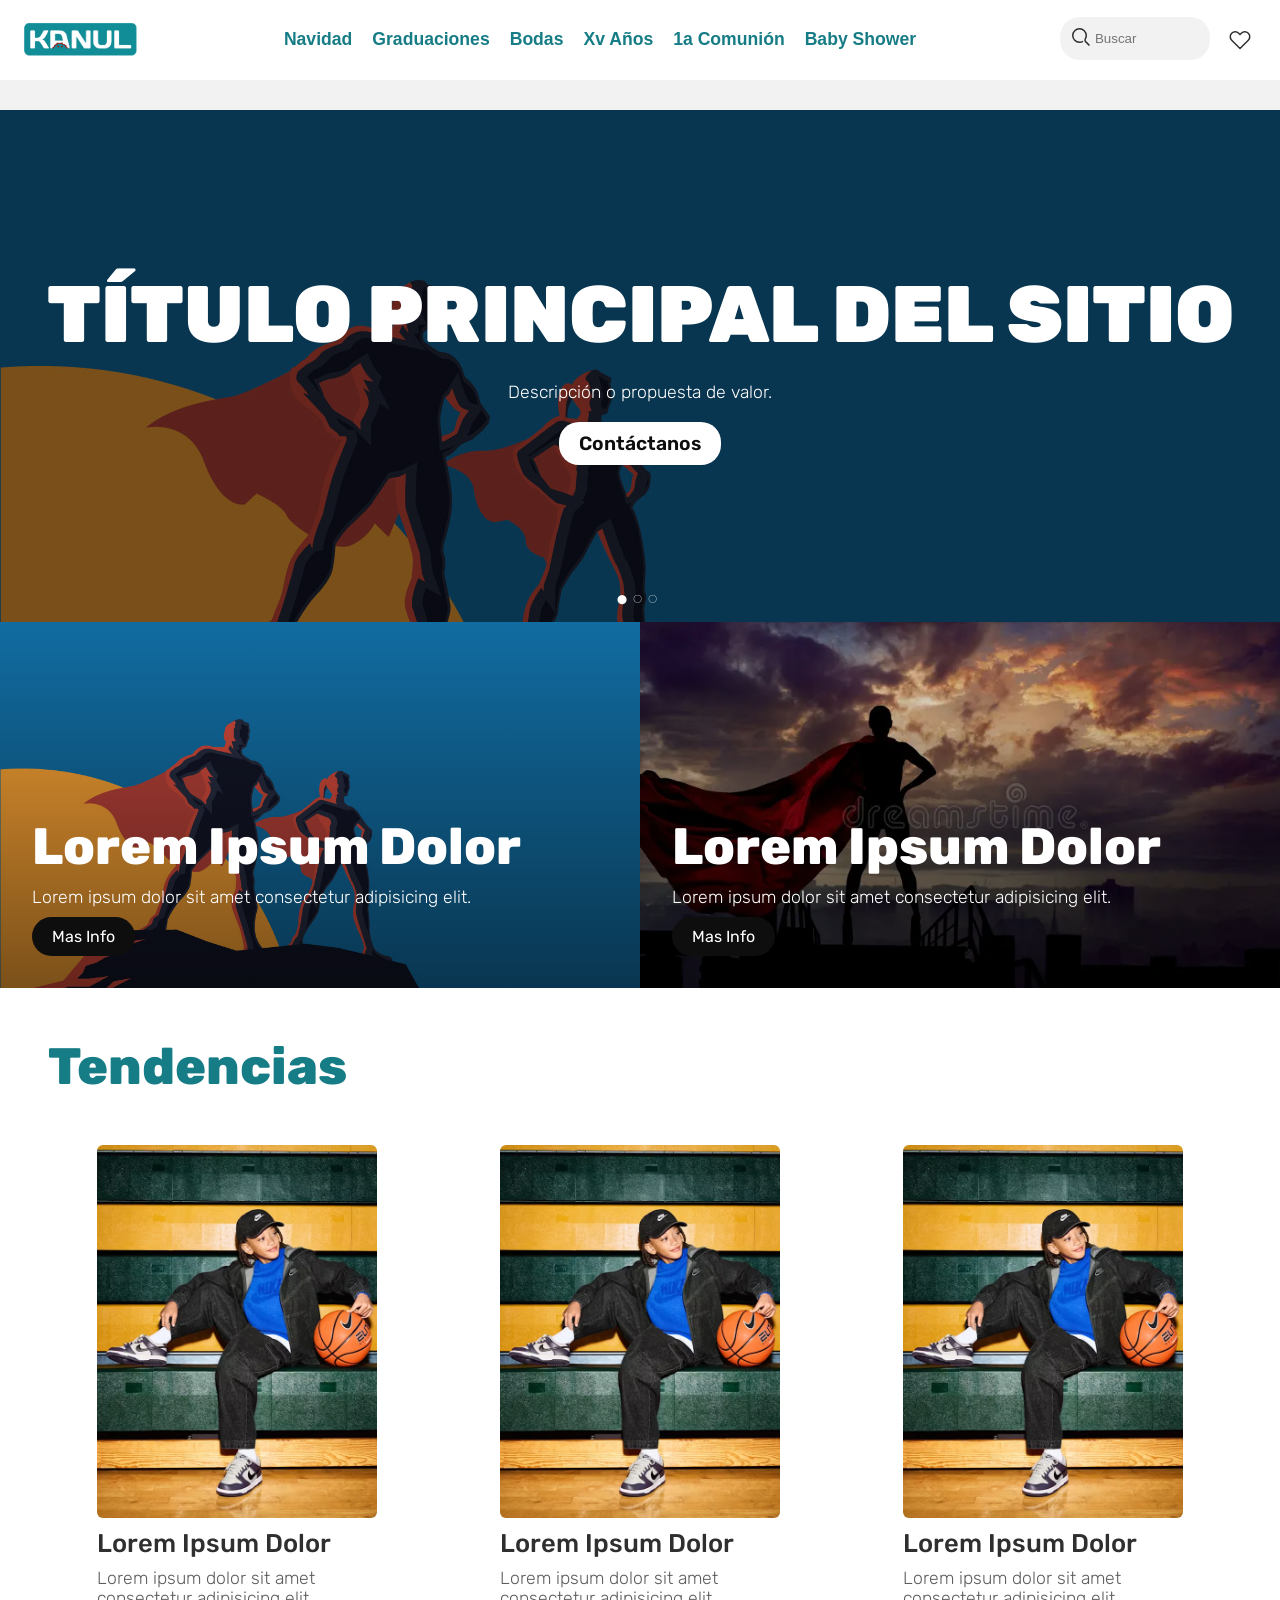
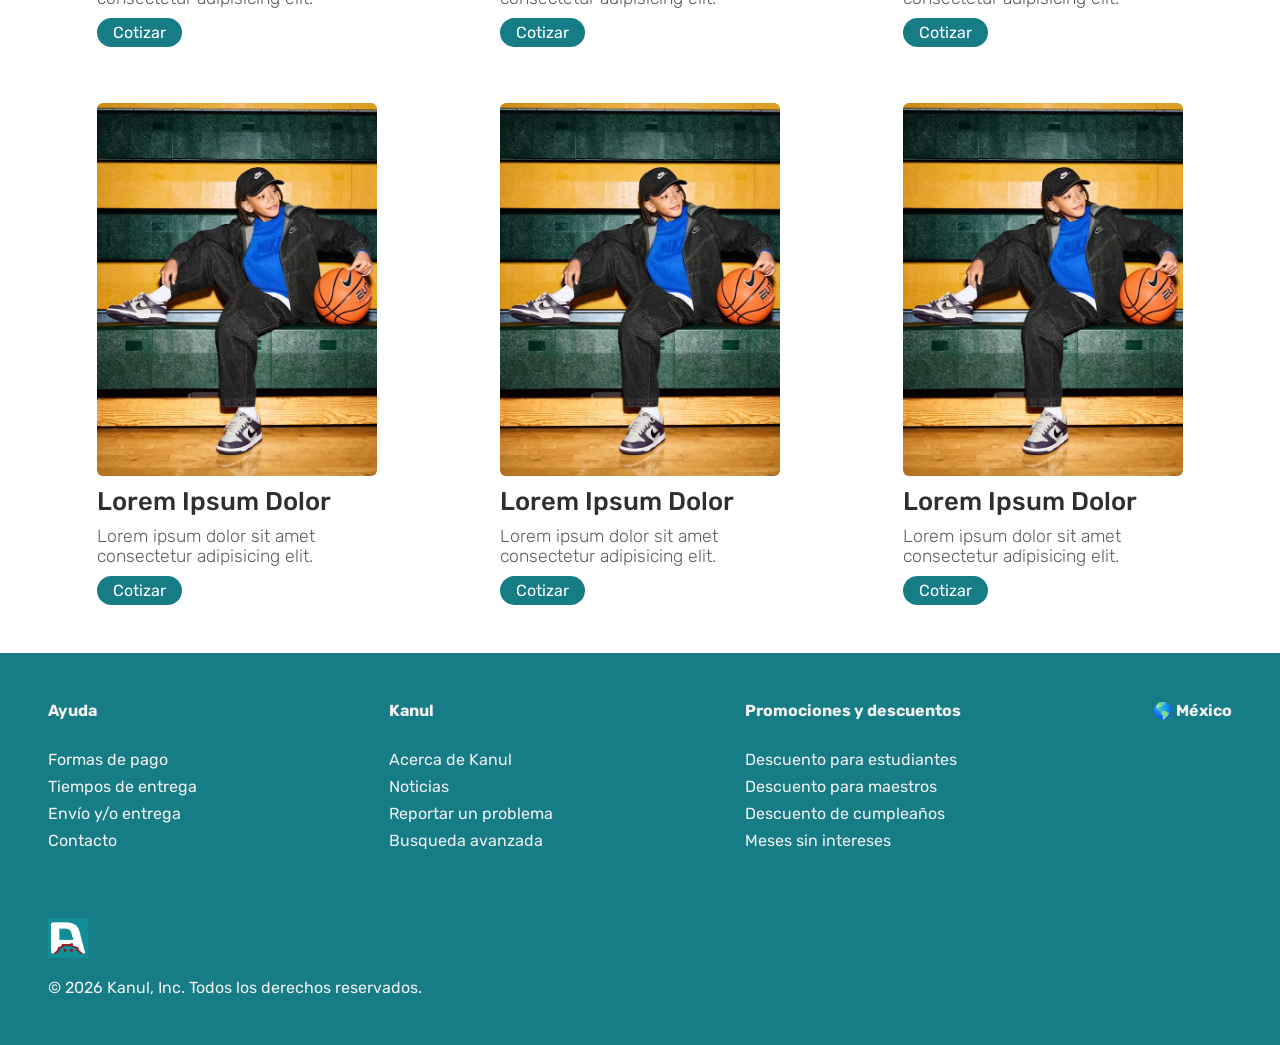
==== index.html @ 426049f9 "Commit Inicial Subida de archivos base" ====
<!DOCTYPE html>
<html lang="es">
<head>
	<meta charset="UTF-8">
	<meta name="viewport" content="width=device-width, initial-scale=1.0">
	<link rel="stylesheet" href="assts/styles001.css">
	<link rel="icon" href="assts/favicon.ico">
	<title>Kanul Sitio oficial</title>
</head>
<body>
	<div class="container">
		<header id="nav"></header>
		<main id="main">
			<div class="hero-container">
				<section id="hero1" aria-labelledby="hero-title" class="hero-section" style="background-image: url(assts/hero1.jpg);">
					<div>
						<h1>Título principal del sitio</h1>
						<p>Descripción o propuesta de valor.</p>
						<a href="">Contáctanos</a>
						<span>⬤〇〇</span>
					</div>
				</section>
				<section id="hero2" aria-labelledby="hero-title" class="hero-section" style="background-image: url(assts/hero2.webp);">
					<div>
						<h1>Título principal del sitio 2</h1>
						<p>Descripción o propuesta de valor.</p>
						<a href="">Contáctanos</a>
						<span>〇⬤〇</span>
					</div>
				</section>
				<section id="hero3" aria-labelledby="hero-title" class="hero-section" style="background-image: url(assts/hero1.jpg);">
					<div>
						<h1>Título principal del sitio 3</h1>
						<p>Descripción o propuesta de valor.</p>
						<a href="">Contáctanos</a>
						<span>〇〇⬤</span>
					</div>
				</section>
			</div>
			<section class="destacados">
				<article style="background-image: url(assts/hero1.jpg);">
					<div>
						<h2>Lorem Ipsum Dolor</h2>
						<p>Lorem ipsum dolor sit amet consectetur adipisicing elit.</p>
						<a href="">Mas Info</a>
					</div>
				</article>
				<article style="background-image: url(assts/hero2.webp);">
					<div>
						<h2>Lorem Ipsum Dolor</h2>
						<p>Lorem ipsum dolor sit amet consectetur adipisicing elit.</p>
						<a href="">Mas Info</a>
					</div>
				</article>
			</section>
			<h2 style="padding: 3rem 3rem 0 3rem;color: #167c85;">Tendencias</h2>
			<section class="best-sellers">
				<article>
					<div class="best-seller-image" style="background-image: url(assts/article.png);"></div>
					<h3>Lorem Ipsum Dolor</h3>
					<p>Lorem ipsum dolor sit amet consectetur adipisicing elit.</p>
					<a href="">Cotizar</a>
				</article>
				<article>
					<div class="best-seller-image" style="background-image: url(assts/article.png);"></div>
					<h3>Lorem Ipsum Dolor</h3>
					<p>Lorem ipsum dolor sit amet consectetur adipisicing elit.</p>
					<a href="">Cotizar</a>
				</article>
				<article>
					<div class="best-seller-image" style="background-image: url(assts/article.png);"></div>
					<h3>Lorem Ipsum Dolor</h3>
					<p>Lorem ipsum dolor sit amet consectetur adipisicing elit.</p>
					<a href="">Cotizar</a>
				</article>
				<article>
					<div class="best-seller-image" style="background-image: url(assts/article.png);"></div>
					<h3>Lorem Ipsum Dolor</h3>
					<p>Lorem ipsum dolor sit amet consectetur adipisicing elit.</p>
					<a href="">Cotizar</a>
				</article>
				<article>
					<div class="best-seller-image" style="background-image: url(assts/article.png);"></div>
					<h3>Lorem Ipsum Dolor</h3>
					<p>Lorem ipsum dolor sit amet consectetur adipisicing elit.</p>
					<a href="">Cotizar</a>
				</article>
				<article>
					<div class="best-seller-image" style="background-image: url(assts/article.png);"></div>
					<h3>Lorem Ipsum Dolor</h3>
					<p>Lorem ipsum dolor sit amet consectetur adipisicing elit.</p>
					<a href="">Cotizar</a>
				</article>
				
			</section>
		</main>
		<footer id="main-footer">
		</footer>
	</div>
</body>
</html>
<script>
	//============================================================
	// Import Nav
	//============================================================
	async function cargarNav(url, selector = '#nav') {
		const response = await fetch(url);

		if (!response.ok) {
			throw new Error(`Error HTTP: ${response.status}`);
		}

		const html = await response.text();
		document.querySelector(selector).innerHTML = html;

		return html;
	}
	document.addEventListener('DOMContentLoaded', () => {
		cargarNav('assts/nav.html');
	});

	//===================================
	// Import Footer
	//===================================
	async function cargarFooter(url, selector = '#main-footer') {
		const response = await fetch(url);

		if (!response.ok) {
			throw new Error(`Error HTTP: ${response.status}`);
		}

		const html = await response.text();
		document.querySelector(selector).innerHTML = html;

		return html;
	}
	document.addEventListener('DOMContentLoaded', () => {
		cargarFooter('../assts/footer.html');
	});

	//=============================================================
	//Rotacion Hero Images
	//=============================================================
	const heroes = [
		document.getElementById('hero1'),
		document.getElementById('hero2'),
		document.getElementById('hero3')
	];

	let current = 0;

	function rotateHero() {
		heroes.forEach(hero => {
			hero.classList.remove('active');
		});

		heroes[current].classList.add('active');

		current = (current + 1) % heroes.length;
	}

	rotateHero();
	setInterval(rotateHero, 7000);

	//=================================================================
	// Carga dinamica de sub sitos
	// ================================================================
	async function cargarMain(url, selector = '#main', timeout = 20000) {
		const main = document.querySelector(selector);
		if (!main) {
			return;
		}
		const contenidoPrevio = main.innerHTML;
		main.innerHTML = `
        <div class="main-loader">
            <span class="main-loader__spinner"></span>
            <span>Cargando...</span>
        </div>
		`;
		const controller = new AbortController();
		const timer = setTimeout(() => controller.abort(), timeout);
		try {
			const response = await fetch(url, {
				signal: controller.signal
			});
			if (!response.ok) {
				throw new Error(`HTTP ${response.status}`);
			}
			const html = await response.text();
			clearTimeout(timer);
			main.innerHTML = html;
		} catch (error) {
			clearTimeout(timer);
			main.innerHTML = contenidoPrevio;
		}
	}
	document.addEventListener('click', function (e) {
		const button = e.target.closest('.nav-btn');
		if (!button) return;
		const page = button.dataset.page;
		cargarMain(page);
	});

	//================================================================
	// Control de navs extended / sub menus
	//================================================================
	function switchDiv(targetId) {
		const target = document.getElementById(targetId);
		if (!target) {
			console.error(`No se encontró #${targetId}`);
			return;
		}
		document.querySelectorAll('.switch-content').forEach(div => {
			div.classList.remove('active');
		});
		target.classList.add('active');
	}
	document.addEventListener('click', function (e) {
		const button = e.target.closest('.switch-btn');
		if (!button) return;
		switchDiv(button.dataset.target);
	});
	
</script>
---- assts/styles001.css ----
@import url('https://fonts.googleapis.com/css2?family=Rubik:ital,wght@0,300..900;1,300..900&display=swap');

* {
	padding: 0;
	margin: 0;
	border: 0;
	box-sizing: border-box;
}

html {
	font-family: Rubik, Arial, sans-serif;
	font-size: 16px;
	color: #2f2f2f;
}
body {
	width: 100%;
}
.container {
	width: 100%;
	min-width: 320px;
	max-width: 1440px;
	margin: 0 auto;
}
h1 {
	font-weight: 900;
	font-size: 5rem;
}
h2 {
	font-weight: 800;
	font-size: 3.2rem;
}
h3 {
	font-size: 1.6rem;
	font-weight: 500;
}

p {
	font-size: 1.1rem;
	font-weight: 300;
}

nav {
	display: flex;
	justify-content: space-between;
	padding: 20px;
	background-color: #FFFFFF;
	align-items: center;
}
.nav-logo {
	background-image: url(Kanul_Logo.png);
	background-size: contain;
	width: 120px;
	aspect-ratio: 9/3;
	height: auto;
}
.main-menu {
	display: flex;
	flex-wrap: wrap;
	align-items: center;
	column-gap: 20px;
}
.main-menu button {
	text-decoration: none;
	color:#167C85;
	font-weight: 600;
	font-size: 1.1rem;
	padding: 5px 0;
	border-bottom: 2px solid transparent;
	text-transform: capitalize;
	background-color: transparent;
	cursor: pointer;
	transition: all .4s ease;
}

.main-menu button:hover {
	border-bottom: 2px solid #167c85;
}
.main-menu button:active {
	color: #0E0E0E;
	border-bottom: 2px solid #0E0E0E;
}
.search-container {
	display: flex;
	gap: 10px;
	justify-content: flex-end;
}

.nav-expanded {
	background-color: #F2F2F2;
	width: 100%;
	padding: 15px;
}
.switch-content {
	display: none;
	opacity: 0;
	pointer-events: none;
	transition: opacity .3s ease;
}
.switch-content.active {
	display: flex;
	flex-wrap: wrap;
	justify-content: center;
	align-items: center;
	opacity: 1;
	pointer-events: all;
}

.nav-expanded .nav-btn {
	text-decoration: none;
	color:#167C85;
	font-weight: 500;
	font-size: 1.05rem;
	border-bottom: 2px solid transparent;
	cursor: pointer;
	width: fit-content;
	padding: 4px 0px;
	margin: 0px 12px;
	transition: all .3s ease;
}
.nav-expanded .nav-btn:hover {
	color:#0E0E0E;
	border-bottom: 2px solid #0E0E0E;
}
.nav-expanded .nav-btn:active {
	color:#167c85;
	border-bottom: 2px solid #167c85;
}

.div-search {
	background-color: #f2f2f2;
	border-radius: 20px;
	width: 150px;
	position: relative;
	margin-top: -3px;
}
.div-search > div {
	display: inline-block;
	padding: 8px 5px 5px 9px;
}
.div-search > input {
	position: absolute;
	left: 0;
	top: 0;
	width: 100%;
	border-radius: 20px;
	padding-left: 35px;
	color: #0e0e0e;
	height: 100%;
	background-color: transparent;
	outline: 2px solid transparent;
	border: 0;
}
.div-search > input:focus {
	outline: 2px solid #167c85;
}
.nav-favorite {
	display: flex;
	justify-content: center;
	align-items: center;
	background-color: white;
	height: 40px;
	aspect-ratio: 1/1;
	border-radius: 30px;
	cursor: pointer;
}
.nav-favorite:hover {
	background-color: #f2f2f2;
}
.hero-container {
	position: relative;
	width: 100%;
	height: auto;
	aspect-ratio: 5/2;
	background-color: #167c85aa;
	overflow: hidden;
}
.hero-section {
	background-size: cover;
	width: 100%;
	height: auto;
	aspect-ratio: 5/2;
	position: absolute;
	opacity: 0;
	left: 0;
	top: 0;
	transform: translateX(1000px);
	transition: opacity 0.6s ease, transform 0.6s ease;
}
.hero-section div {
	background-color: rgba(0, 0, 0, 0.5);
	width: 100%;
	height: 100%;
	display: flex;
	justify-content: center;
	flex-direction: column;
	align-items: center;
	gap: 20px;
	text-align: center;
	padding: 20px;
}
.hero-section h1 {
	color: white;
	text-transform: uppercase;
}
.hero-section p {
	color: white;
}
.hero-section a {
	text-decoration: none;
	color: #0e0e0e	;
	padding: 10px 20px;
	background-color: white;
	font-weight: 600;
	font-size: 1.2rem;
	border-radius: 20px;
}
.hero-section a:hover {
	background-color: #167c85;
	color: white;
}
.hero-section span {
	color: white;
	position: absolute;
	bottom: 1rem;
	letter-spacing: 6px;
	font-size: .55rem;
}

.hero-section.active {
	opacity: 1;
	transform: translateX(0);
}
.destacados {
	display: flex;
}
.destacados	article {
	width: 50%;
	height: auto;
	aspect-ratio: 7/4;
	background-size: cover;
}
.destacados	div {
	width: 100%;
	height: 100%;
	display: flex;
	flex-direction: column;
	gap: 10px;
	justify-content: flex-end;
	align-items: left;
	padding: 2rem;
	background: linear-gradient(to top, rgba(0, 0, 0, .5) 0%, transparent 100%);
}

.destacados	h2 {
	color: white;
}
.destacados	p {
	color: white;
}
.destacados	a {
	color: white;
	background-color: #0e0e0e;
	font-size: 16px;
	padding: 10px 20px;
	border-radius: 20px;
	width: fit-content;
	border: none;
	text-decoration: none;

}
.destacados	a:hover {
	background-color: #505050;
}

.best-sellers {
	display: flex;
	justify-content: space-around;
	flex-wrap: wrap;
	gap: 3.5rem 1.5rem;
	width: 100%;
	padding: 3rem;
}

.best-sellers article {
	width: 100%;
	max-width: 280px;
	aspect-ratio: 6/9;
	height: auto;
	display: flex;
	flex-direction: column;
	justify-content: start;
	gap: 10px;
	align-items: left;
}

.best-seller-image {
	width: 100%;
	height: auto;
	aspect-ratio: 3/4;
	background-size: cover;
	transition: background-size 1s ease;
	background-position: center;
	border-radius: 6px;
	overflow: hidden;
}

.best-seller-image:hover {
	background-size: 110% 110%;
}
.best-sellers p {
	color: #5D5D5F;
}
.best-sellers a {
	width: fit-content;
	font-size: 1rem;
	text-decoration: none;
	padding: 5px 16px;
	background-color: #167c85;
	color: white;
	border-radius: 20px;
}
.best-sellers a:hover {
	filter: invert(1);
}

footer {
	background-color: #167C85;
	padding: 3rem;
	font-size: 1rem;
	color: #f2f2f2;
}
footer .ul-container {
	display: flex;
	flex-wrap: none;
	justify-content: space-between;
	column-gap: 30px;
	row-gap: 50px;
}
footer .ul-container h4 {
	margin-bottom: 1.6rem;
}
footer .ul-container ul {
	list-style: none;
}
footer .ul-container li {
	padding: 4px 0px;
}
footer img {
	width: 40px;
	height: auto;
	margin: 3rem 0 1rem 0;
}
footer a {
	text-decoration: none;
	color: #f2f2f2;
}

.wrap-catalog {
	display: flex;
	flex-wrap: wrap;
	gap: 15px;
}

.wrap-catalog a {
	width: calc(25% - 13px);
	height: auto;
	aspect-ratio: 1/1;
	transition: transform .3s ease;
}
.wrap-catalog a:hover {
	transform: scale(1.05);
	h4 {
		color: #167c85;
	}
}

.item-catalog {
	width:100%;
	height: auto;
	aspect-ratio: 1/1;
	background-size: cover;
	border-radius: 5px;
	position: relative;
}

.item-catalog-desc {
	position: absolute;
	bottom: -35px;
	width: 100%;
	padding: 10px;
	h4 {
		color: #2f2f2f;
		font-weight: 500;
	}
}

.desc-image {
	background-size: cover;
	background-position: center;
	width: 100%;
	height: auto;
	aspect-ratio: 1/1;
	box-shadow: inset 0 0 0 1px #fff;
}

.cotizar-ahora {
	width: fit-content;
	padding: 10px 25px;
	font-size: 1.1rem;
	background-color: #167c85;
	color: white;
	font-weight: 400;
	letter-spacing: 1px;
	text-transform: uppercase;
	transform: scaleY(1.2);
	font-style: italic;
	border-radius: 5px;
	cursor: pointer;
	transition: all .5s ease;
}
.cotizar-ahora:hover {
	filter: invert(1);
}

#detalles {
	width: 100%;
	padding: 15px;
	border: 1px solid #2f2f2f;
	color: #2f2f2f;
}


.main-loader {
	min-height: 180px;
	display: flex;
	flex-direction: column;
	align-items: center;
	justify-content: center;
	gap: 12px;
	opacity: 0;
	animation: mainLoaderFadeIn .25s ease forwards;
}
.main-loader__spinner {
	width: 24px;
	height: 24px;
	border: 2px solid #ddd;
	border-top-color: #167c85;
	border-radius: 50%;
	animation: mainLoaderSpin .7s linear infinite;
}
.main-loader__text, .main-loader span {
	font-size: 14px;
	color: #167c85;
}
.main-loading-complete {
	opacity: .4;
	transition: opacity .1s ease;
}
@keyframes mainLoaderSpin {
	to {
		transform: rotate(360deg);
	}
}
@keyframes mainLoaderFadeIn {
	to {
		opacity: 1;
	}
}



@media screen and (max-width: 1024px) {
	html {
		font-size: 12px;
	}
	nav {
		flex-direction: column;
		gap: 15px;
	}
	.hero-section, .hero-container {
		aspect-ratio: 4/3;
	}
	.nav-logo {
		width: 150px;
	}
	.main-menu {
		flex-wrap: wrap;
		justify-content: center;
		align-items: center;
	}
	footer .ul-container {
		font-size: 1.3rem;
		flex-wrap: wrap;
	}
	.wrap-catalog a {
		width: calc(50% - 13px);
	}
}


@media screen and (max-width: 600px) {
	.destacados {
		flex-direction: column;
	}
	.destacados	article {
		width: 100%;
		aspect-ratio: 4/2;
	}
}

@media screen and (max-width: 400px) {
	h1 {
		font-size: 30px;
	}
	.wrap-catalog a {
		width: calc(100% - 13px);
	}
}
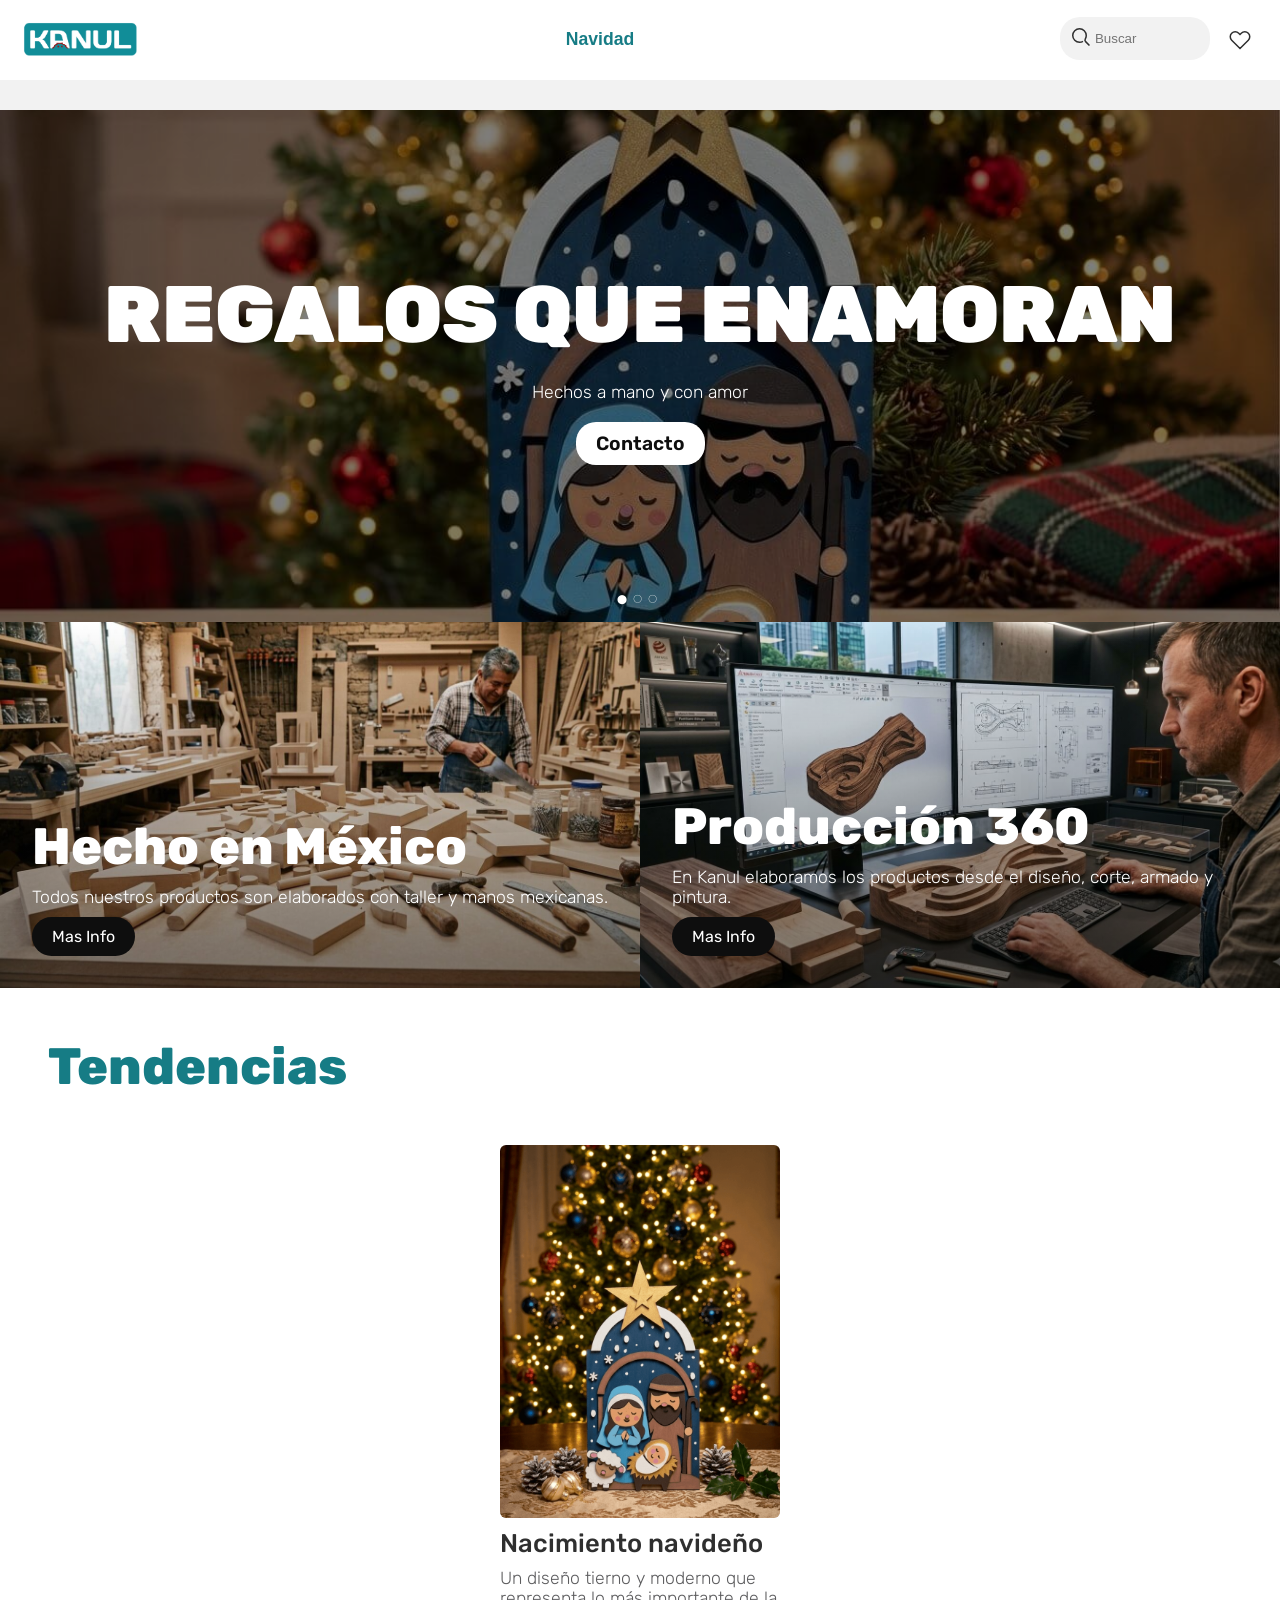
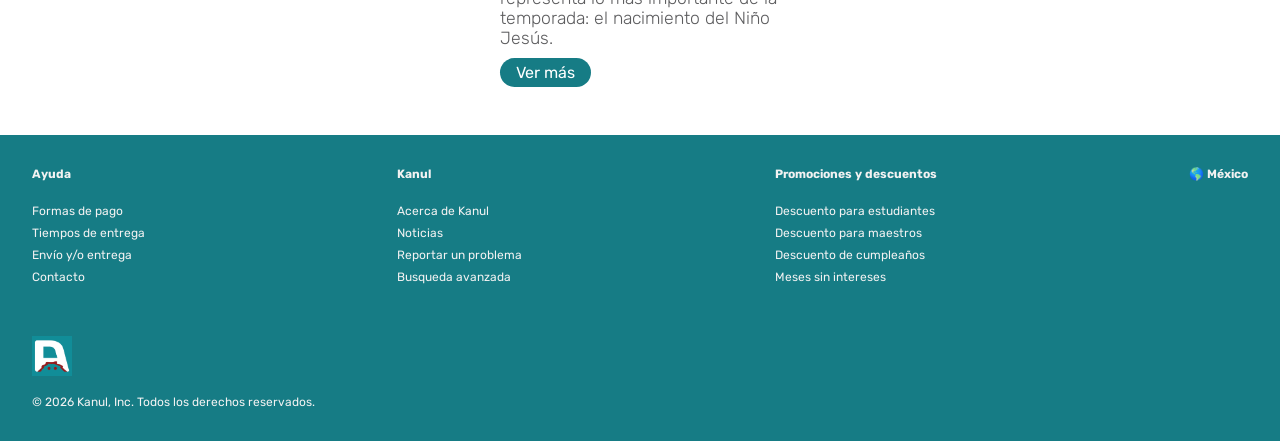
==== commit be8532de: "Producto 001" ====
--- a/index.html
+++ b/index.html
@@ -12,43 +12,43 @@
 		<header id="nav"></header>
 		<main id="main">
 			<div class="hero-container">
-				<section id="hero1" aria-labelledby="hero-title" class="hero-section" style="background-image: url(assts/hero1.jpg);">
+				<section id="hero1" aria-labelledby="hero-title" class="hero-section" style="background-image: url(assts/navidad1/banner.jpg);">
 					<div>
-						<h1>Título principal del sitio</h1>
-						<p>Descripción o propuesta de valor.</p>
-						<a href="">Contáctanos</a>
+						<h1>Regalos que enamoran</h1>
+						<p>Hechos a mano y con amor</p>
+						<a href="">Contacto</a>
 						<span>⬤〇〇</span>
 					</div>
 				</section>
-				<section id="hero2" aria-labelledby="hero-title" class="hero-section" style="background-image: url(assts/hero2.webp);">
+				<section id="hero2" aria-labelledby="hero-title" class="hero-section" style="background-image: url(assts/navidad1/banner.jpg);">
 					<div>
-						<h1>Título principal del sitio 2</h1>
-						<p>Descripción o propuesta de valor.</p>
-						<a href="">Contáctanos</a>
-						<span>〇⬤〇</span>
+						<h1>Regalos que enamoran</h1>
+						<p>Hechos a mano y con amor</p>
+						<a href="">Contacto</a>
+						<span>⬤〇〇</span>
 					</div>
 				</section>
-				<section id="hero3" aria-labelledby="hero-title" class="hero-section" style="background-image: url(assts/hero1.jpg);">
+				<section id="hero3" aria-labelledby="hero-title" class="hero-section" style="background-image: url(assts/navidad1/banner.jpg);">
 					<div>
-						<h1>Título principal del sitio 3</h1>
-						<p>Descripción o propuesta de valor.</p>
-						<a href="">Contáctanos</a>
-						<span>〇〇⬤</span>
+						<h1>Regalos que enamoran</h1>
+						<p>Hechos a mano y con amor</p>
+						<a href="">Contacto</a>
+						<span>⬤〇〇</span>
 					</div>
 				</section>
 			</div>
 			<section class="destacados">
-				<article style="background-image: url(assts/hero1.jpg);">
+				<article style="background-image: url(assts/taller.jpg);">
 					<div>
-						<h2>Lorem Ipsum Dolor</h2>
-						<p>Lorem ipsum dolor sit amet consectetur adipisicing elit.</p>
+						<h2>Hecho en México</h2>
+						<p>Todos nuestros productos son elaborados con taller y manos mexicanas.</p>
 						<a href="">Mas Info</a>
 					</div>
 				</article>
-				<article style="background-image: url(assts/hero2.webp);">
+				<article style="background-image: url(assts/360.jpg);">
 					<div>
-						<h2>Lorem Ipsum Dolor</h2>
-						<p>Lorem ipsum dolor sit amet consectetur adipisicing elit.</p>
+						<h2>Producción 360</h2>
+						<p>En Kanul elaboramos los productos desde el diseño, corte, armado y pintura.</p>
 						<a href="">Mas Info</a>
 					</div>
 				</article>
@@ -56,41 +56,12 @@
 			<h2 style="padding: 3rem 3rem 0 3rem;color: #167c85;">Tendencias</h2>
 			<section class="best-sellers">
 				<article>
-					<div class="best-seller-image" style="background-image: url(assts/article.png);"></div>
-					<h3>Lorem Ipsum Dolor</h3>
-					<p>Lorem ipsum dolor sit amet consectetur adipisicing elit.</p>
-					<a href="">Cotizar</a>
+					<div class="best-seller-image" style="background-image: url(assts/navidad1/02.png);"></div>
+					<h3>Nacimiento navideño</h3>
+					<p>Un diseño tierno y moderno que representa lo más importante de la temporada: el nacimiento del Niño Jesús.</p>
+					<a href="/pages/fulldesc.html?item=navidad1">Ver más</a>
 				</article>
-				<article>
-					<div class="best-seller-image" style="background-image: url(assts/article.png);"></div>
-					<h3>Lorem Ipsum Dolor</h3>
-					<p>Lorem ipsum dolor sit amet consectetur adipisicing elit.</p>
-					<a href="">Cotizar</a>
-				</article>
-				<article>
-					<div class="best-seller-image" style="background-image: url(assts/article.png);"></div>
-					<h3>Lorem Ipsum Dolor</h3>
-					<p>Lorem ipsum dolor sit amet consectetur adipisicing elit.</p>
-					<a href="">Cotizar</a>
-				</article>
-				<article>
-					<div class="best-seller-image" style="background-image: url(assts/article.png);"></div>
-					<h3>Lorem Ipsum Dolor</h3>
-					<p>Lorem ipsum dolor sit amet consectetur adipisicing elit.</p>
-					<a href="">Cotizar</a>
-				</article>
-				<article>
-					<div class="best-seller-image" style="background-image: url(assts/article.png);"></div>
-					<h3>Lorem Ipsum Dolor</h3>
-					<p>Lorem ipsum dolor sit amet consectetur adipisicing elit.</p>
-					<a href="">Cotizar</a>
-				</article>
-				<article>
-					<div class="best-seller-image" style="background-image: url(assts/article.png);"></div>
-					<h3>Lorem Ipsum Dolor</h3>
-					<p>Lorem ipsum dolor sit amet consectetur adipisicing elit.</p>
-					<a href="">Cotizar</a>
-				</article>
+				
 				
 			</section>
 		</main>
--- a/assts/styles001.css
+++ b/assts/styles001.css
@@ -176,6 +176,7 @@
 }
 .hero-section {
 	background-size: cover;
+	background-position: center;
 	width: 100%;
 	height: auto;
 	aspect-ratio: 5/2;
@@ -298,14 +299,13 @@
 	height: auto;
 	aspect-ratio: 3/4;
 	background-size: cover;
-	transition: background-size 1s ease;
 	background-position: center;
 	border-radius: 6px;
 	overflow: hidden;
 }
 
 .best-seller-image:hover {
-	background-size: 110% 110%;
+	background-size: 110%;
 }
 .best-sellers p {
 	color: #5D5D5F;
@@ -325,8 +325,8 @@
 
 footer {
 	background-color: #167C85;
-	padding: 3rem;
-	font-size: 1rem;
+	padding: 2rem;
+	font-size: .75rem;
 	color: #f2f2f2;
 }
 footer .ul-container {
@@ -334,10 +334,10 @@
 	flex-wrap: none;
 	justify-content: space-between;
 	column-gap: 30px;
-	row-gap: 50px;
+	row-gap: 20px;
 }
 footer .ul-container h4 {
-	margin-bottom: 1.6rem;
+	margin-bottom: 1.2rem;
 }
 footer .ul-container ul {
 	list-style: none;
@@ -348,7 +348,7 @@
 footer img {
 	width: 40px;
 	height: auto;
-	margin: 3rem 0 1rem 0;
+	margin: 2rem 0 1rem 0;
 }
 footer a {
 	text-decoration: none;
@@ -392,6 +392,10 @@
 		color: #2f2f2f;
 		font-weight: 500;
 	}
+}
+
+#item-href {
+	text-decoration: none;
 }
 
 .desc-image {
@@ -409,17 +413,26 @@
 	font-size: 1.1rem;
 	background-color: #167c85;
 	color: white;
-	font-weight: 400;
+	font-weight: 600;
 	letter-spacing: 1px;
 	text-transform: uppercase;
-	transform: scaleY(1.2);
-	font-style: italic;
 	border-radius: 5px;
 	cursor: pointer;
 	transition: all .5s ease;
+	display: flex;
+	justify-content: space-between;
+	gap: 10px;
+	align-items: center;
 }
 .cotizar-ahora:hover {
 	filter: invert(1);
+}
+
+.cotizar-ahora img {
+	width: 20px;
+	height: 20px;
+	filter: invert(1);
+	display: inline-block;
 }
 
 #detalles {
